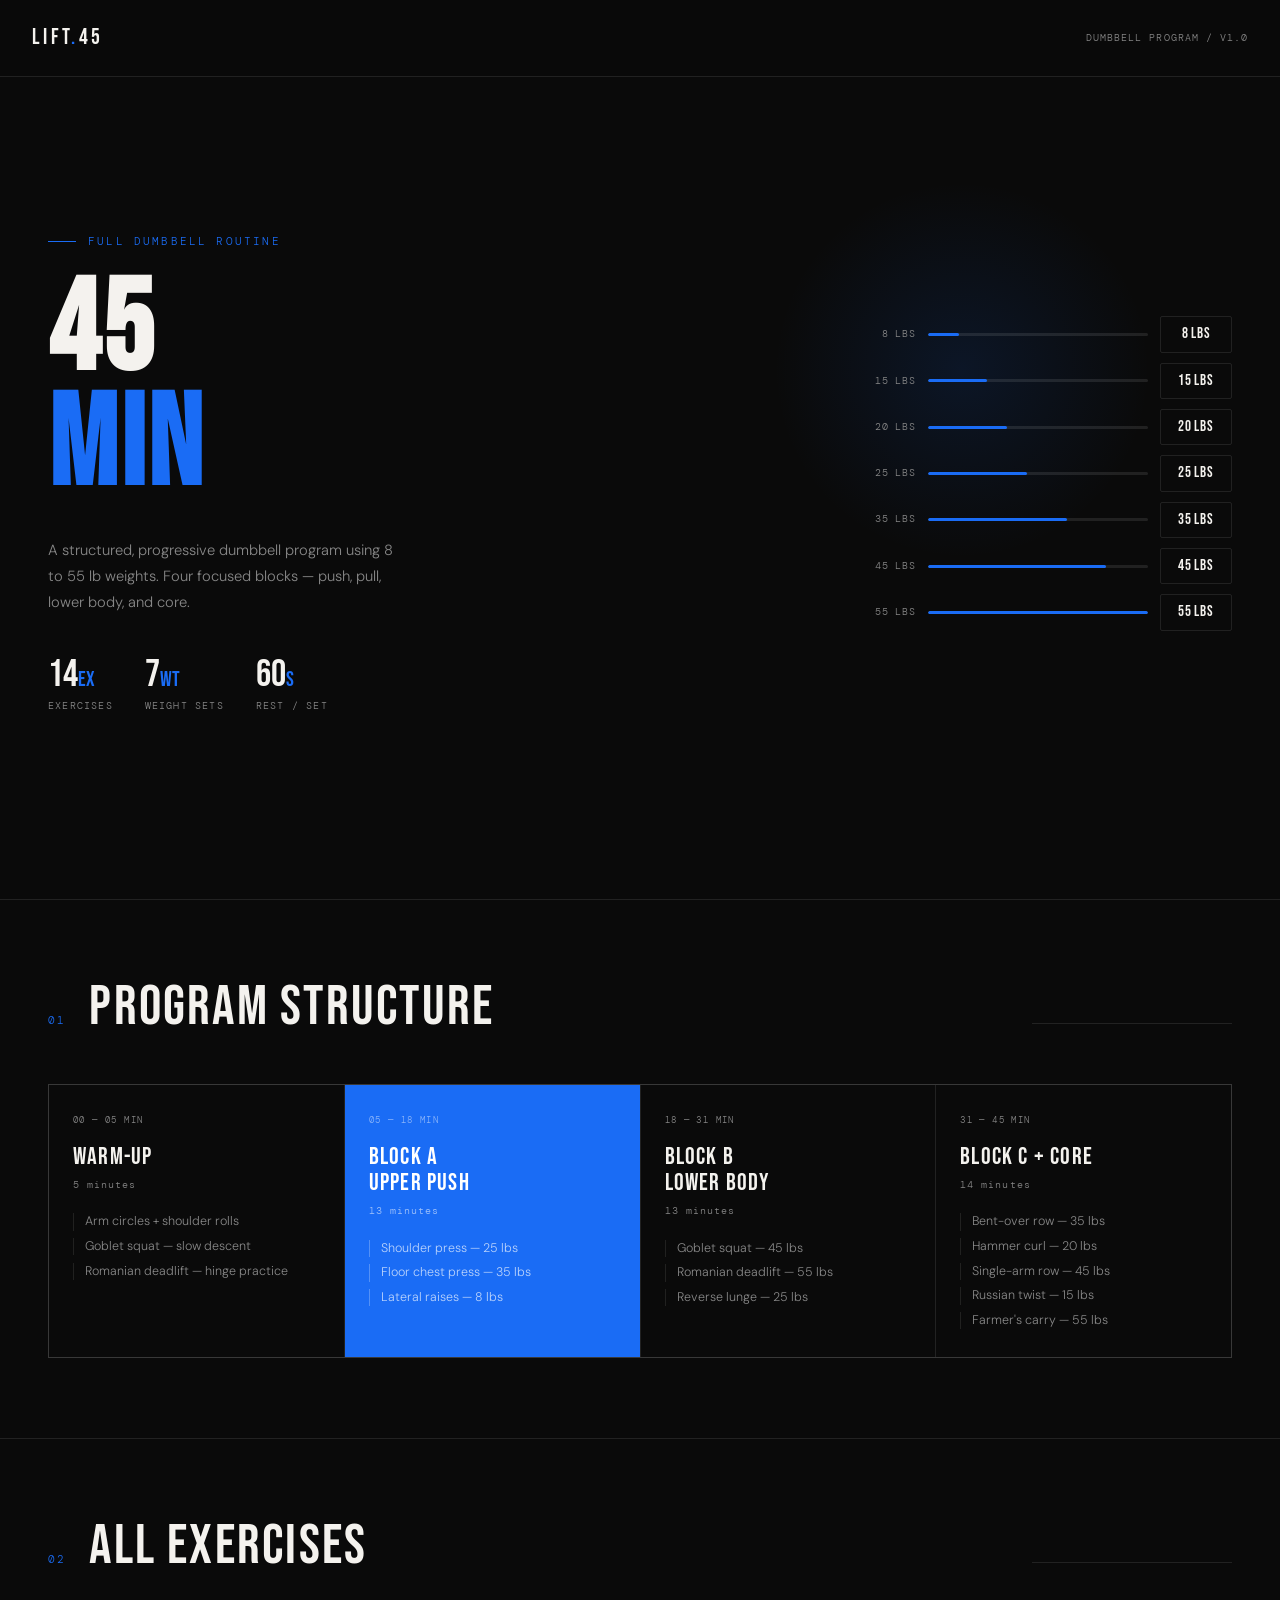
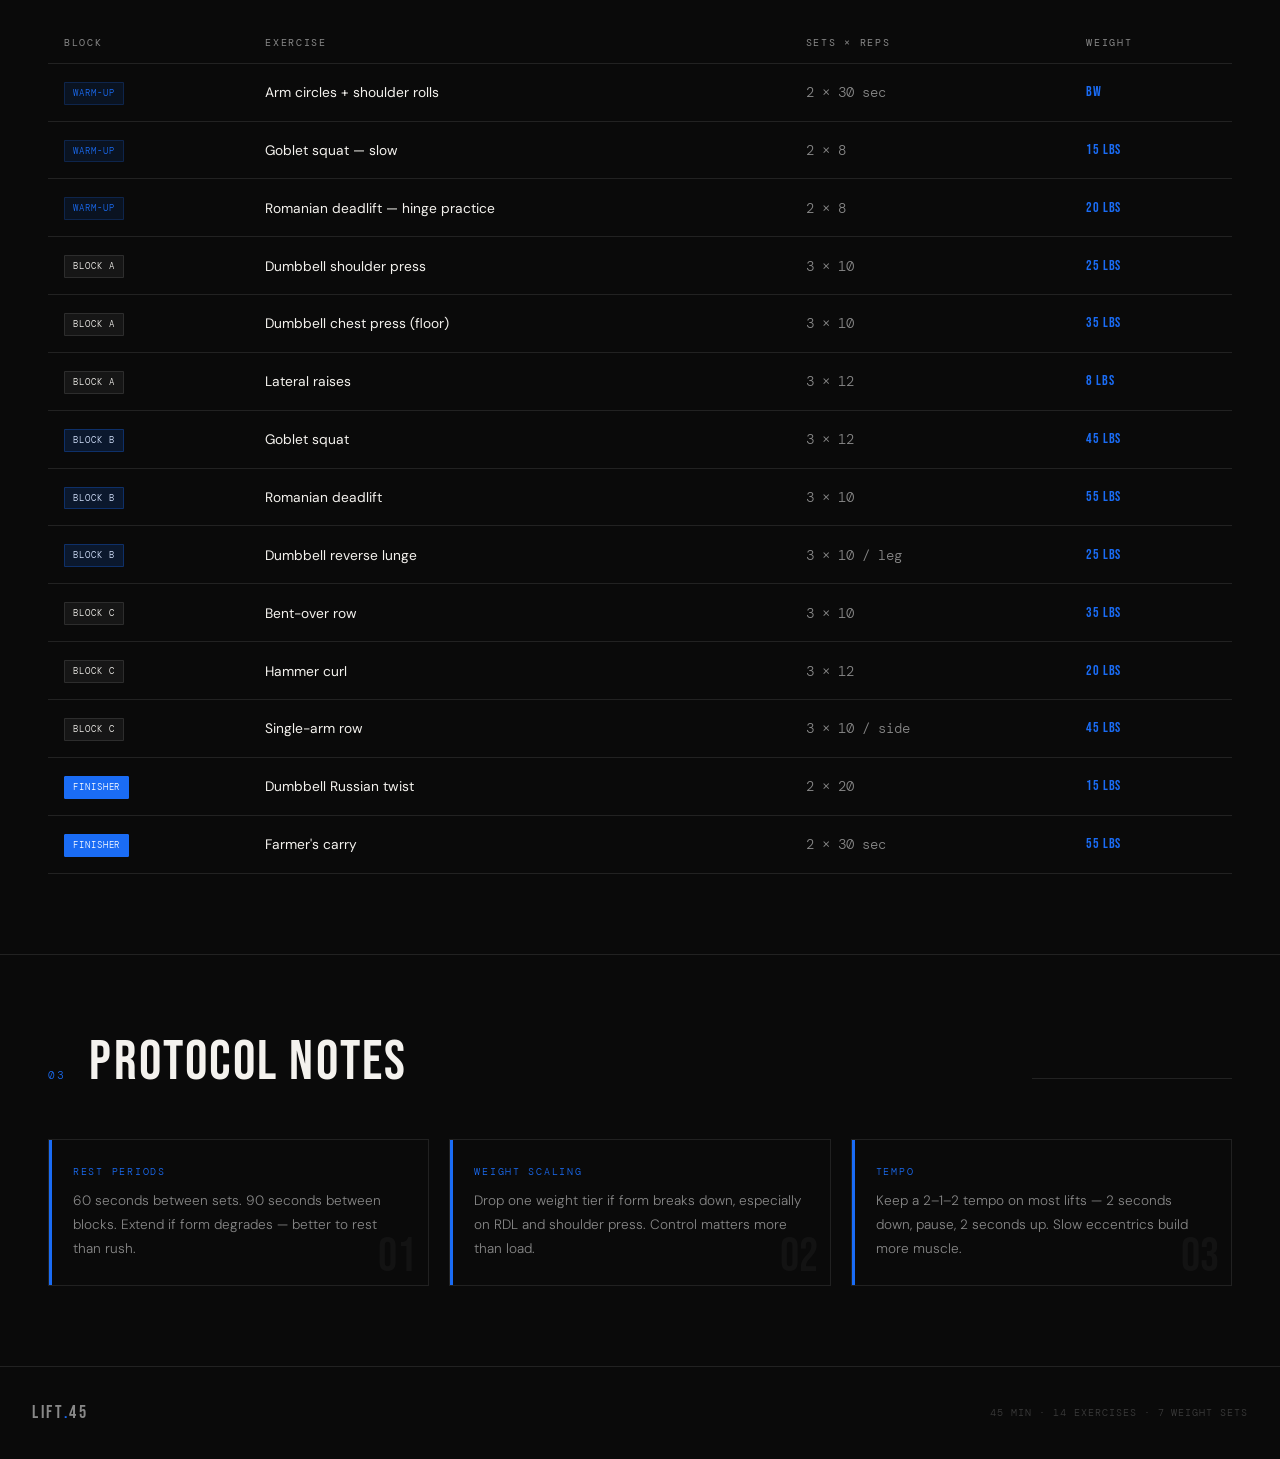
==== workout.html @ 3d6c0da2 "Create workout.html" ====
<!DOCTYPE html>
<html lang="en">
<head>
<meta charset="UTF-8">
<meta name="viewport" content="width=device-width, initial-scale=1.0, viewport-fit=cover">
<meta name="apple-mobile-web-app-capable" content="yes">
<meta name="apple-mobile-web-app-status-bar-style" content="black-translucent">
<meta name="apple-mobile-web-app-title" content="Lift.45">
<link rel="apple-touch-icon" href="https://i.ibb.co/Q731bH5M/dumbellicon.png">
<title>45 Min Dumbbell Routine</title>
<link rel="preconnect" href="https://fonts.googleapis.com">
<link rel="preconnect" href="https://fonts.gstatic.com" crossorigin>
<link href="https://fonts.googleapis.com/css2?family=DM+Mono:ital,wght@0,300;0,400;0,500;1,300&family=Bebas+Neue&family=DM+Sans:wght@300;400;500&display=swap" rel="stylesheet">
<style>
  *, *::before, *::after { margin: 0; padding: 0; box-sizing: border-box; }

  :root {
    --black: #0a0a0a;
    --white: #f4f2ee;
    --blue: #1a6cf5;
    --blue-dim: #0f3d8c;
    --blue-pale: #d6e4ff;
    --gray: #888;
    --border: rgba(244,242,238,0.1);
  }

  html { scroll-behavior: smooth; }

  body {
    background: var(--black);
    color: var(--white);
    font-family: 'DM Sans', sans-serif;
    font-weight: 300;
    line-height: 1.6;
    overflow-x: hidden;
  }

  /* NAV */
  nav {
    position: fixed;
    top: 0; left: 0; right: 0;
    z-index: 100;
    display: flex;
    align-items: center;
    justify-content: space-between;
    padding: 1.25rem 2rem;
    padding-top: max(1.25rem, env(safe-area-inset-top));
    border-bottom: 1px solid var(--border);
    backdrop-filter: blur(12px);
    background: rgba(10,10,10,0.85);
  }

  .nav-logo {
    font-family: 'Bebas Neue', sans-serif;
    font-size: 1.4rem;
    letter-spacing: 0.15em;
    color: var(--white);
  }
  .nav-logo span { color: var(--blue); }

  .nav-meta {
    font-family: 'DM Mono', monospace;
    font-size: 0.65rem;
    color: var(--gray);
    letter-spacing: 0.1em;
  }

  /* HERO */
  .hero {
    min-height: 100svh;
    display: grid;
    grid-template-columns: 1fr 1fr;
    align-items: center;
    padding: 7rem 3rem 4rem;
    gap: 4rem;
    border-bottom: 1px solid var(--border);
    position: relative;
  }

  .hero::before {
    content: '';
    position: absolute;
    top: 20%; right: 10%;
    width: 380px; height: 380px;
    border-radius: 50%;
    background: radial-gradient(circle, rgba(26,108,245,0.12) 0%, transparent 70%);
    pointer-events: none;
  }

  .hero-tag {
    font-family: 'DM Mono', monospace;
    font-size: 0.68rem;
    letter-spacing: 0.2em;
    color: var(--blue);
    text-transform: uppercase;
    margin-bottom: 1.5rem;
    display: flex;
    align-items: center;
    gap: 0.75rem;
  }
  .hero-tag::before {
    content: '';
    display: inline-block;
    width: 28px; height: 1px;
    background: var(--blue);
    flex-shrink: 0;
  }

  h1 {
    font-family: 'Bebas Neue', sans-serif;
    font-size: clamp(4rem, 10vw, 8.5rem);
    line-height: 0.9;
    letter-spacing: 0.02em;
    margin-bottom: 2rem;
  }
  h1 em { font-style: normal; color: var(--blue); display: block; }

  .hero-desc {
    font-size: 0.92rem;
    color: var(--gray);
    max-width: 360px;
    line-height: 1.8;
    margin-bottom: 2.5rem;
  }

  .hero-stats { display: flex; gap: 2rem; flex-wrap: wrap; }

  .hero-stat-num {
    font-family: 'Bebas Neue', sans-serif;
    font-size: 2.4rem;
    color: var(--white);
    line-height: 1;
  }
  .hero-stat-num span { color: var(--blue); font-size: 1.3rem; }

  .hero-stat-label {
    font-family: 'DM Mono', monospace;
    font-size: 0.62rem;
    color: var(--gray);
    letter-spacing: 0.12em;
    text-transform: uppercase;
    margin-top: 4px;
  }

  /* Weight rack */
  .hero-right {
    display: flex;
    flex-direction: column;
    gap: 10px;
    align-items: flex-end;
  }

  .weight-bar {
    display: flex;
    align-items: center;
    gap: 0.75rem;
    width: 100%;
    justify-content: flex-end;
    opacity: 0;
    transform: translateX(30px);
    animation: slideIn 0.6s ease forwards;
  }
  .weight-bar:nth-child(1) { animation-delay: 0.1s; }
  .weight-bar:nth-child(2) { animation-delay: 0.2s; }
  .weight-bar:nth-child(3) { animation-delay: 0.3s; }
  .weight-bar:nth-child(4) { animation-delay: 0.4s; }
  .weight-bar:nth-child(5) { animation-delay: 0.5s; }
  .weight-bar:nth-child(6) { animation-delay: 0.6s; }
  .weight-bar:nth-child(7) { animation-delay: 0.7s; }

  @keyframes slideIn { to { opacity: 1; transform: translateX(0); } }

  .weight-label {
    font-family: 'DM Mono', monospace;
    font-size: 0.65rem;
    color: var(--gray);
    letter-spacing: 0.08em;
    min-width: 46px;
    text-align: right;
  }
  .weight-track {
    height: 3px;
    background: var(--border);
    border-radius: 2px;
    overflow: hidden;
    flex: 1;
    max-width: 220px;
  }
  .weight-fill {
    height: 100%;
    background: var(--blue);
    border-radius: 2px;
  }
  .weight-pill {
    font-family: 'Bebas Neue', sans-serif;
    font-size: 0.95rem;
    letter-spacing: 0.05em;
    padding: 5px 12px;
    border: 1px solid var(--border);
    border-radius: 2px;
    color: var(--white);
    min-width: 72px;
    text-align: center;
  }

  /* SECTIONS */
  section {
    padding: 5rem 3rem;
    border-bottom: 1px solid var(--border);
  }

  .section-header {
    display: flex;
    align-items: baseline;
    gap: 1.5rem;
    margin-bottom: 3rem;
    flex-wrap: wrap;
  }
  .section-num {
    font-family: 'DM Mono', monospace;
    font-size: 0.68rem;
    color: var(--blue);
    letter-spacing: 0.15em;
  }
  .section-title {
    font-family: 'Bebas Neue', sans-serif;
    font-size: clamp(2rem, 5vw, 3.5rem);
    letter-spacing: 0.04em;
    line-height: 1;
  }
  .section-line {
    flex: 1;
    height: 1px;
    background: var(--border);
    margin-left: auto;
    min-width: 20px;
    max-width: 200px;
  }

  /* BLOCKS GRID */
  .blocks-grid {
    display: grid;
    grid-template-columns: repeat(4, 1fr);
    gap: 1px;
    background: var(--border);
    border: 1px solid var(--border);
  }
  .block-card {
    background: var(--black);
    padding: 1.75rem 1.5rem;
    transition: background 0.25s;
  }
  .block-card:hover { background: #111; }
  .block-card.featured { background: var(--blue); }
  .block-card.featured:hover { background: #1e75ff; }

  .block-index {
    font-family: 'DM Mono', monospace;
    font-size: 0.58rem;
    letter-spacing: 0.15em;
    color: var(--gray);
    margin-bottom: 1rem;
  }
  .block-card.featured .block-index { color: rgba(255,255,255,0.5); }

  .block-name {
    font-family: 'Bebas Neue', sans-serif;
    font-size: 1.5rem;
    letter-spacing: 0.05em;
    margin-bottom: 0.4rem;
    line-height: 1.1;
  }
  .block-card.featured .block-name { color: #fff; }

  .block-time {
    font-family: 'DM Mono', monospace;
    font-size: 0.65rem;
    color: var(--gray);
    letter-spacing: 0.1em;
    margin-bottom: 1.25rem;
  }
  .block-card.featured .block-time { color: rgba(255,255,255,0.6); }

  .block-exercises { list-style: none; display: flex; flex-direction: column; gap: 0.45rem; }
  .block-exercises li {
    font-size: 0.78rem;
    color: var(--gray);
    padding-left: 0.7rem;
    border-left: 1px solid var(--border);
    line-height: 1.4;
  }
  .block-card.featured .block-exercises li {
    color: rgba(255,255,255,0.7);
    border-left-color: rgba(255,255,255,0.25);
  }

  /* EXERCISE TABLE */
  .table-wrap { overflow-x: auto; -webkit-overflow-scrolling: touch; }

  .ex-table {
    width: 100%;
    border-collapse: collapse;
    min-width: 480px;
  }
  .ex-table th {
    font-family: 'DM Mono', monospace;
    font-size: 0.6rem;
    letter-spacing: 0.18em;
    text-transform: uppercase;
    color: var(--gray);
    text-align: left;
    padding: 0.75rem 1rem;
    border-bottom: 1px solid var(--border);
    font-weight: 400;
  }
  .ex-table td {
    padding: 1rem 1rem;
    border-bottom: 1px solid var(--border);
    font-size: 0.86rem;
    vertical-align: middle;
  }
  .ex-table tbody tr { transition: background 0.2s; }
  .ex-table tbody tr:hover { background: rgba(255,255,255,0.02); }
  .ex-move { font-weight: 400; color: var(--white); }
  .ex-block-tag {
    font-family: 'DM Mono', monospace;
    font-size: 0.58rem;
    letter-spacing: 0.1em;
    padding: 3px 8px;
    border-radius: 1px;
    display: inline-block;
    white-space: nowrap;
  }
  .tag-warmup { background: rgba(26,108,245,0.1); color: var(--blue); border: 1px solid rgba(26,108,245,0.2); }
  .tag-a { background: rgba(244,242,238,0.05); color: var(--white); border: 1px solid var(--border); }
  .tag-b { background: rgba(26,108,245,0.15); color: var(--blue-pale); border: 1px solid rgba(26,108,245,0.3); }
  .tag-c { background: rgba(244,242,238,0.05); color: var(--white); border: 1px solid var(--border); }
  .tag-finish { background: var(--blue); color: #fff; border: 1px solid var(--blue); }

  .ex-weight-val {
    font-family: 'Bebas Neue', sans-serif;
    font-size: 1rem;
    letter-spacing: 0.06em;
    color: var(--blue);
    white-space: nowrap;
  }
  .ex-sets {
    font-family: 'DM Mono', monospace;
    font-size: 0.7rem;
    color: var(--gray);
    white-space: nowrap;
  }

  /* TIPS */
  .tips-grid {
    display: grid;
    grid-template-columns: repeat(3, 1fr);
    gap: 1.25rem;
  }
  .tip-card {
    border: 1px solid var(--border);
    padding: 1.5rem;
    position: relative;
    overflow: hidden;
  }
  .tip-card::before {
    content: '';
    position: absolute;
    top: 0; left: 0;
    width: 3px; height: 100%;
    background: var(--blue);
  }
  .tip-num {
    font-family: 'Bebas Neue', sans-serif;
    font-size: 3rem;
    color: rgba(255,255,255,0.04);
    position: absolute;
    bottom: 0.25rem; right: 0.75rem;
    line-height: 1;
    pointer-events: none;
  }
  .tip-label {
    font-family: 'DM Mono', monospace;
    font-size: 0.6rem;
    color: var(--blue);
    letter-spacing: 0.18em;
    text-transform: uppercase;
    margin-bottom: 0.65rem;
  }
  .tip-text {
    font-size: 0.85rem;
    color: var(--gray);
    line-height: 1.75;
  }

  /* FOOTER */
  footer {
    padding: 2rem 2rem;
    padding-bottom: max(2rem, env(safe-area-inset-bottom));
    display: flex;
    align-items: center;
    justify-content: space-between;
    flex-wrap: wrap;
    gap: 0.5rem;
  }
  .footer-logo {
    font-family: 'Bebas Neue', sans-serif;
    font-size: 1.1rem;
    letter-spacing: 0.15em;
    color: var(--gray);
  }
  .footer-logo span { color: var(--blue); }
  .footer-text {
    font-family: 'DM Mono', monospace;
    font-size: 0.6rem;
    color: rgba(136,136,136,0.4);
    letter-spacing: 0.1em;
  }

  /* ANIMATIONS */
  .fade-up {
    opacity: 0;
    transform: translateY(20px);
    animation: fadeUp 0.7s ease forwards;
  }
  @keyframes fadeUp { to { opacity: 1; transform: translateY(0); } }
  .delay-1 { animation-delay: 0.1s; }
  .delay-2 { animation-delay: 0.25s; }
  .delay-3 { animation-delay: 0.4s; }

  /* =====================
     MOBILE RESPONSIVE
  ===================== */
  @media (max-width: 768px) {
    nav {
      padding: 1rem 1.25rem;
      padding-top: max(1rem, env(safe-area-inset-top));
    }
    .nav-meta { display: none; }

    .hero {
      grid-template-columns: 1fr;
      padding: 6rem 1.5rem 3rem;
      gap: 2.5rem;
      min-height: auto;
    }
    .hero::before { display: none; }

    h1 { font-size: clamp(4.5rem, 20vw, 6rem); margin-bottom: 1.25rem; }

    .hero-desc { font-size: 0.88rem; max-width: 100%; margin-bottom: 2rem; }

    .hero-stats { gap: 1.5rem; }
    .hero-stat-num { font-size: 2rem; }

    .hero-right { align-items: stretch; }
    .weight-bar { justify-content: flex-start; }
    .weight-track { max-width: none; }
    .weight-pill { min-width: 64px; font-size: 0.85rem; }

    section { padding: 3.5rem 1.5rem; }

    .section-title { font-size: clamp(1.8rem, 8vw, 2.5rem); }
    .section-line { display: none; }

    .blocks-grid {
      grid-template-columns: 1fr 1fr;
    }

    .tips-grid {
      grid-template-columns: 1fr;
      gap: 1rem;
    }

    footer {
      padding: 1.5rem 1.25rem;
      padding-bottom: max(1.5rem, env(safe-area-inset-bottom));
    }
  }

  @media (max-width: 480px) {
    .blocks-grid {
      grid-template-columns: 1fr;
    }
    .block-card.featured { order: -1; }

    h1 { font-size: clamp(4rem, 22vw, 5.5rem); }

    .hero-stats { gap: 1.25rem; }
    .hero-stat-num { font-size: 1.8rem; }
    .hero-stat-num span { font-size: 1.1rem; }
  }
</style>
</head>
<body>

<nav>
  <div class="nav-logo">LIFT<span>.</span>45</div>
  <div class="nav-meta">DUMBBELL PROGRAM / V1.0</div>
</nav>

<div class="hero">
  <div class="hero-left">
    <div class="hero-tag fade-up">Full dumbbell routine</div>
    <h1 class="fade-up delay-1">45<em>MIN</em></h1>
    <p class="hero-desc fade-up delay-2">A structured, progressive dumbbell program using 8 to 55 lb weights. Four focused blocks — push, pull, lower body, and core.</p>
    <div class="hero-stats fade-up delay-3">
      <div class="hero-stat">
        <div class="hero-stat-num">14<span>ex</span></div>
        <div class="hero-stat-label">Exercises</div>
      </div>
      <div class="hero-stat">
        <div class="hero-stat-num">7<span>wt</span></div>
        <div class="hero-stat-label">Weight sets</div>
      </div>
      <div class="hero-stat">
        <div class="hero-stat-num">60<span>s</span></div>
        <div class="hero-stat-label">Rest / set</div>
      </div>
    </div>
  </div>

  <div class="hero-right">
    <div class="weight-bar">
      <div class="weight-label">8 LBS</div>
      <div class="weight-track"><div class="weight-fill" style="width:14%"></div></div>
      <div class="weight-pill">8 LBS</div>
    </div>
    <div class="weight-bar">
      <div class="weight-label">15 LBS</div>
      <div class="weight-track"><div class="weight-fill" style="width:27%"></div></div>
      <div class="weight-pill">15 LBS</div>
    </div>
    <div class="weight-bar">
      <div class="weight-label">20 LBS</div>
      <div class="weight-track"><div class="weight-fill" style="width:36%"></div></div>
      <div class="weight-pill">20 LBS</div>
    </div>
    <div class="weight-bar">
      <div class="weight-label">25 LBS</div>
      <div class="weight-track"><div class="weight-fill" style="width:45%"></div></div>
      <div class="weight-pill">25 LBS</div>
    </div>
    <div class="weight-bar">
      <div class="weight-label">35 LBS</div>
      <div class="weight-track"><div class="weight-fill" style="width:63%"></div></div>
      <div class="weight-pill">35 LBS</div>
    </div>
    <div class="weight-bar">
      <div class="weight-label">45 LBS</div>
      <div class="weight-track"><div class="weight-fill" style="width:81%"></div></div>
      <div class="weight-pill">45 LBS</div>
    </div>
    <div class="weight-bar">
      <div class="weight-label">55 LBS</div>
      <div class="weight-track"><div class="weight-fill" style="width:100%"></div></div>
      <div class="weight-pill">55 LBS</div>
    </div>
  </div>
</div>

<section>
  <div class="section-header">
    <div class="section-num">01</div>
    <div class="section-title">PROGRAM STRUCTURE</div>
    <div class="section-line"></div>
  </div>
  <div class="blocks-grid">
    <div class="block-card">
      <div class="block-index">00 — 05 MIN</div>
      <div class="block-name">WARM-UP</div>
      <div class="block-time">5 minutes</div>
      <ul class="block-exercises">
        <li>Arm circles + shoulder rolls</li>
        <li>Goblet squat — slow descent</li>
        <li>Romanian deadlift — hinge practice</li>
      </ul>
    </div>
    <div class="block-card featured">
      <div class="block-index">05 — 18 MIN</div>
      <div class="block-name">BLOCK A<br>UPPER PUSH</div>
      <div class="block-time">13 minutes</div>
      <ul class="block-exercises">
        <li>Shoulder press — 25 lbs</li>
        <li>Floor chest press — 35 lbs</li>
        <li>Lateral raises — 8 lbs</li>
      </ul>
    </div>
    <div class="block-card">
      <div class="block-index">18 — 31 MIN</div>
      <div class="block-name">BLOCK B<br>LOWER BODY</div>
      <div class="block-time">13 minutes</div>
      <ul class="block-exercises">
        <li>Goblet squat — 45 lbs</li>
        <li>Romanian deadlift — 55 lbs</li>
        <li>Reverse lunge — 25 lbs</li>
      </ul>
    </div>
    <div class="block-card">
      <div class="block-index">31 — 45 MIN</div>
      <div class="block-name">BLOCK C + CORE</div>
      <div class="block-time">14 minutes</div>
      <ul class="block-exercises">
        <li>Bent-over row — 35 lbs</li>
        <li>Hammer curl — 20 lbs</li>
        <li>Single-arm row — 45 lbs</li>
        <li>Russian twist — 15 lbs</li>
        <li>Farmer's carry — 55 lbs</li>
      </ul>
    </div>
  </div>
</section>

<section>
  <div class="section-header">
    <div class="section-num">02</div>
    <div class="section-title">ALL EXERCISES</div>
    <div class="section-line"></div>
  </div>
  <div class="table-wrap">
    <table class="ex-table">
      <thead>
        <tr>
          <th>BLOCK</th>
          <th>EXERCISE</th>
          <th>SETS × REPS</th>
          <th>WEIGHT</th>
        </tr>
      </thead>
      <tbody>
        <tr><td><span class="ex-block-tag tag-warmup">WARM-UP</span></td><td class="ex-move">Arm circles + shoulder rolls</td><td class="ex-sets">2 × 30 sec</td><td class="ex-weight-val">BW</td></tr>
        <tr><td><span class="ex-block-tag tag-warmup">WARM-UP</span></td><td class="ex-move">Goblet squat — slow</td><td class="ex-sets">2 × 8</td><td class="ex-weight-val">15 LBS</td></tr>
        <tr><td><span class="ex-block-tag tag-warmup">WARM-UP</span></td><td class="ex-move">Romanian deadlift — hinge practice</td><td class="ex-sets">2 × 8</td><td class="ex-weight-val">20 LBS</td></tr>
        <tr><td><span class="ex-block-tag tag-a">BLOCK A</span></td><td class="ex-move">Dumbbell shoulder press</td><td class="ex-sets">3 × 10</td><td class="ex-weight-val">25 LBS</td></tr>
        <tr><td><span class="ex-block-tag tag-a">BLOCK A</span></td><td class="ex-move">Dumbbell chest press (floor)</td><td class="ex-sets">3 × 10</td><td class="ex-weight-val">35 LBS</td></tr>
        <tr><td><span class="ex-block-tag tag-a">BLOCK A</span></td><td class="ex-move">Lateral raises</td><td class="ex-sets">3 × 12</td><td class="ex-weight-val">8 LBS</td></tr>
        <tr><td><span class="ex-block-tag tag-b">BLOCK B</span></td><td class="ex-move">Goblet squat</td><td class="ex-sets">3 × 12</td><td class="ex-weight-val">45 LBS</td></tr>
        <tr><td><span class="ex-block-tag tag-b">BLOCK B</span></td><td class="ex-move">Romanian deadlift</td><td class="ex-sets">3 × 10</td><td class="ex-weight-val">55 LBS</td></tr>
        <tr><td><span class="ex-block-tag tag-b">BLOCK B</span></td><td class="ex-move">Dumbbell reverse lunge</td><td class="ex-sets">3 × 10 / leg</td><td class="ex-weight-val">25 LBS</td></tr>
        <tr><td><span class="ex-block-tag tag-c">BLOCK C</span></td><td class="ex-move">Bent-over row</td><td class="ex-sets">3 × 10</td><td class="ex-weight-val">35 LBS</td></tr>
        <tr><td><span class="ex-block-tag tag-c">BLOCK C</span></td><td class="ex-move">Hammer curl</td><td class="ex-sets">3 × 12</td><td class="ex-weight-val">20 LBS</td></tr>
        <tr><td><span class="ex-block-tag tag-c">BLOCK C</span></td><td class="ex-move">Single-arm row</td><td class="ex-sets">3 × 10 / side</td><td class="ex-weight-val">45 LBS</td></tr>
        <tr><td><span class="ex-block-tag tag-finish">FINISHER</span></td><td class="ex-move">Dumbbell Russian twist</td><td class="ex-sets">2 × 20</td><td class="ex-weight-val">15 LBS</td></tr>
        <tr><td><span class="ex-block-tag tag-finish">FINISHER</span></td><td class="ex-move">Farmer's carry</td><td class="ex-sets">2 × 30 sec</td><td class="ex-weight-val">55 LBS</td></tr>
      </tbody>
    </table>
  </div>
</section>

<section>
  <div class="section-header">
    <div class="section-num">03</div>
    <div class="section-title">PROTOCOL NOTES</div>
    <div class="section-line"></div>
  </div>
  <div class="tips-grid">
    <div class="tip-card">
      <div class="tip-num">01</div>
      <div class="tip-label">Rest periods</div>
      <div class="tip-text">60 seconds between sets. 90 seconds between blocks. Extend if form degrades — better to rest than rush.</div>
    </div>
    <div class="tip-card">
      <div class="tip-num">02</div>
      <div class="tip-label">Weight scaling</div>
      <div class="tip-text">Drop one weight tier if form breaks down, especially on RDL and shoulder press. Control matters more than load.</div>
    </div>
    <div class="tip-card">
      <div class="tip-num">03</div>
      <div class="tip-label">Tempo</div>
      <div class="tip-text">Keep a 2–1–2 tempo on most lifts — 2 seconds down, pause, 2 seconds up. Slow eccentrics build more muscle.</div>
    </div>
  </div>
</section>

<footer>
  <div class="footer-logo">LIFT<span>.</span>45</div>
  <div class="footer-text">45 MIN · 14 EXERCISES · 7 WEIGHT SETS</div>
</footer>

</body>
</html>
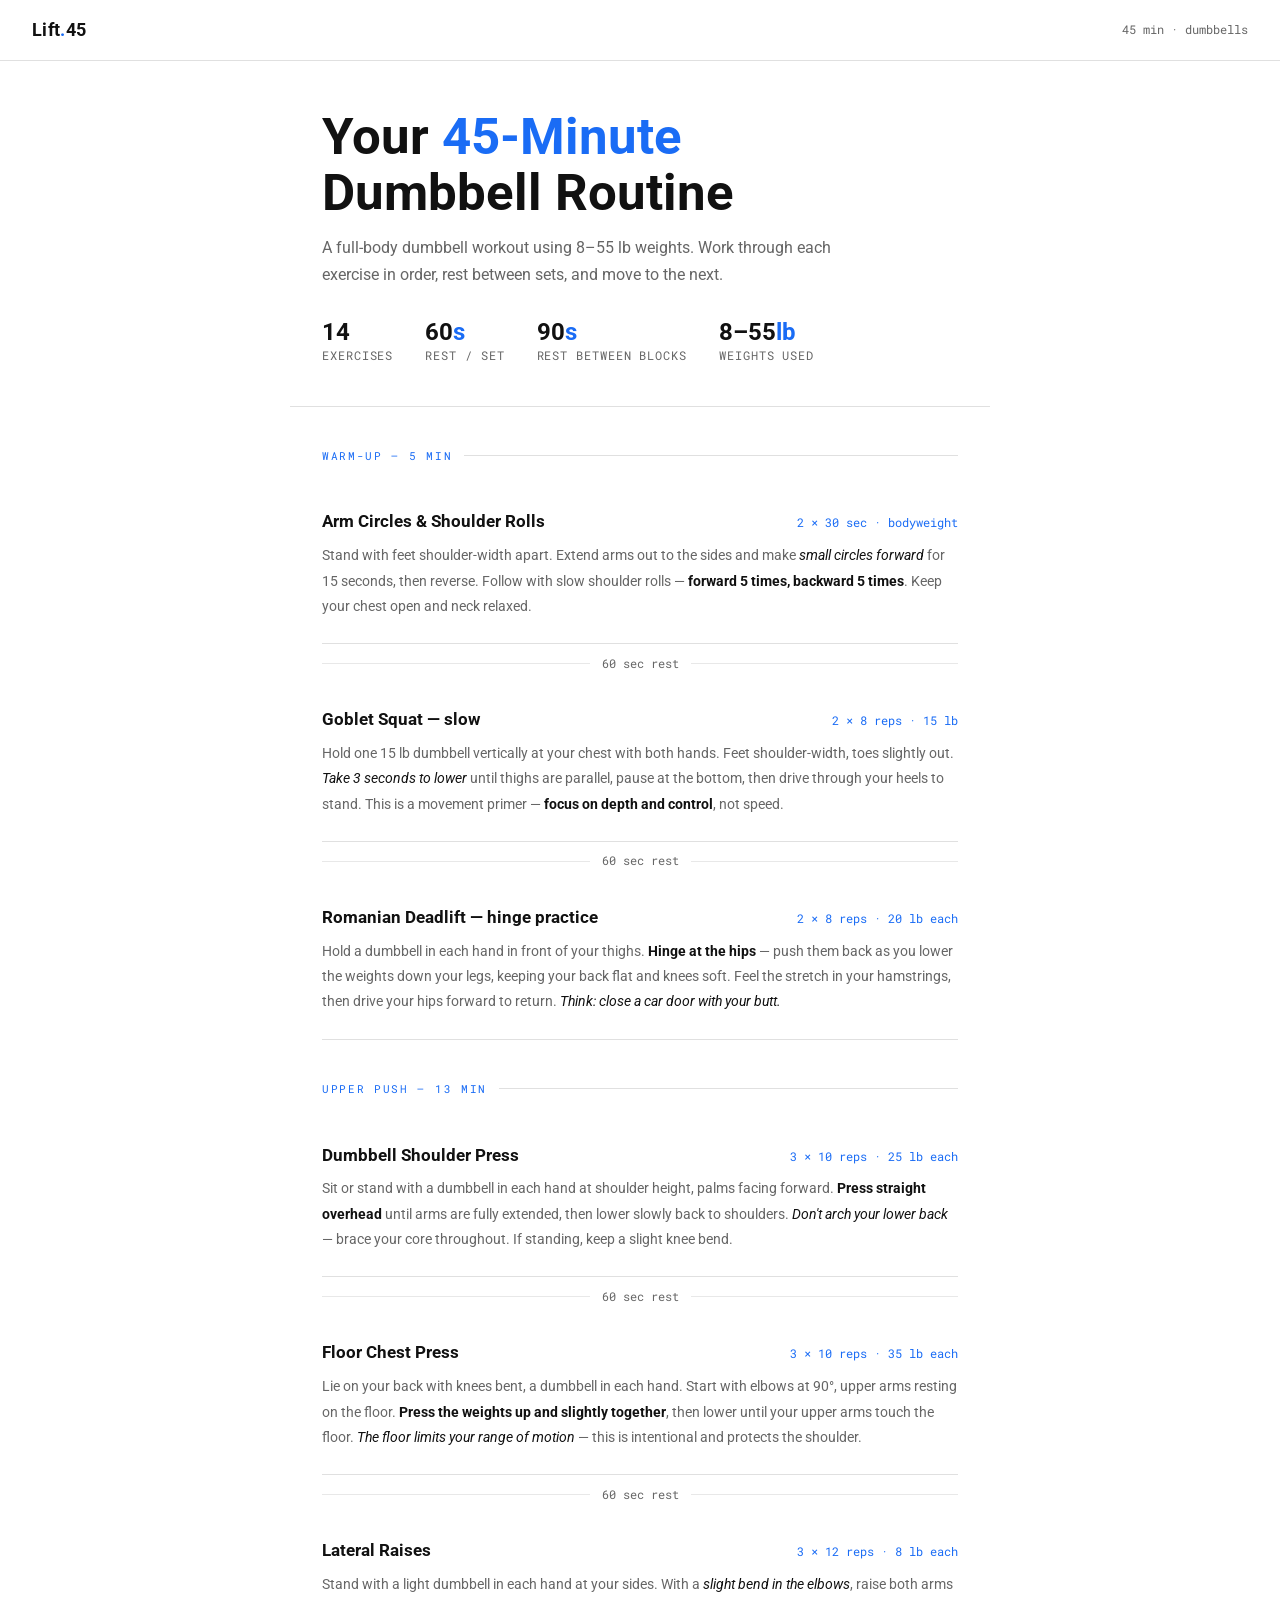
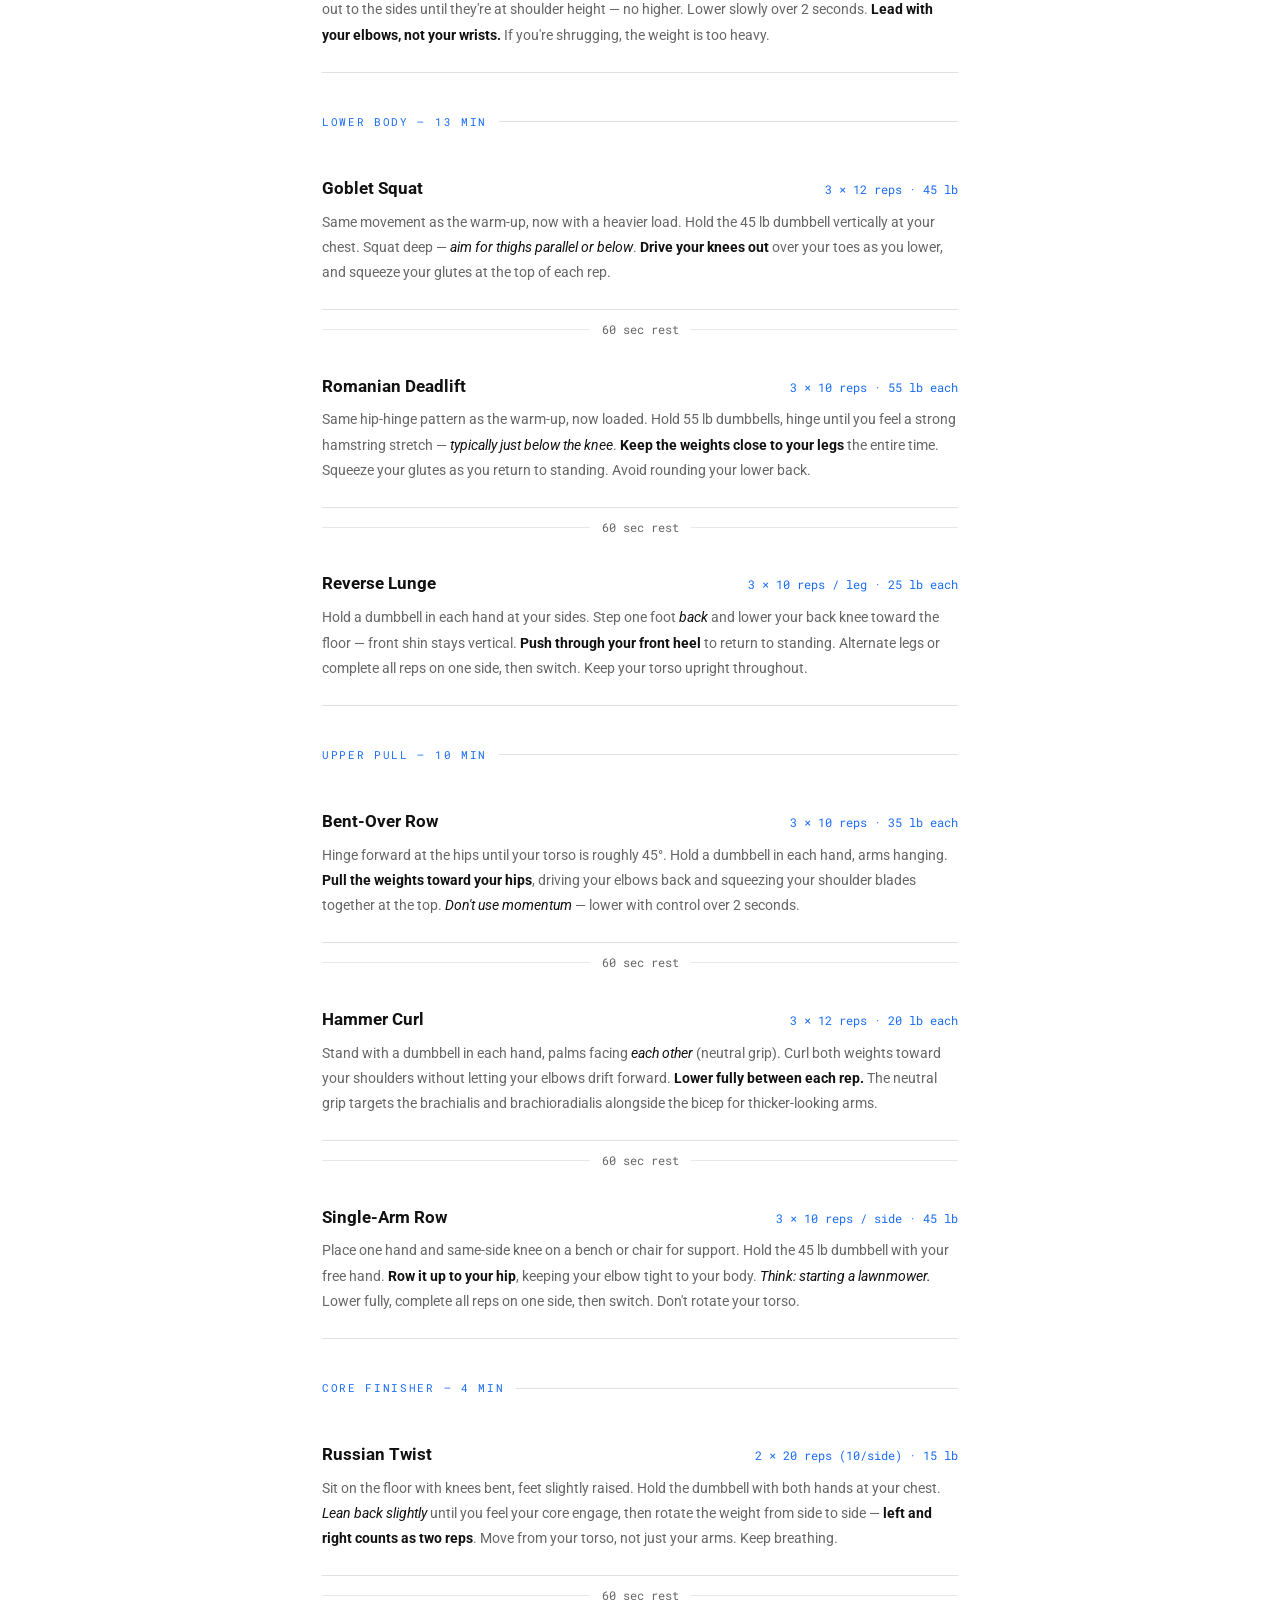
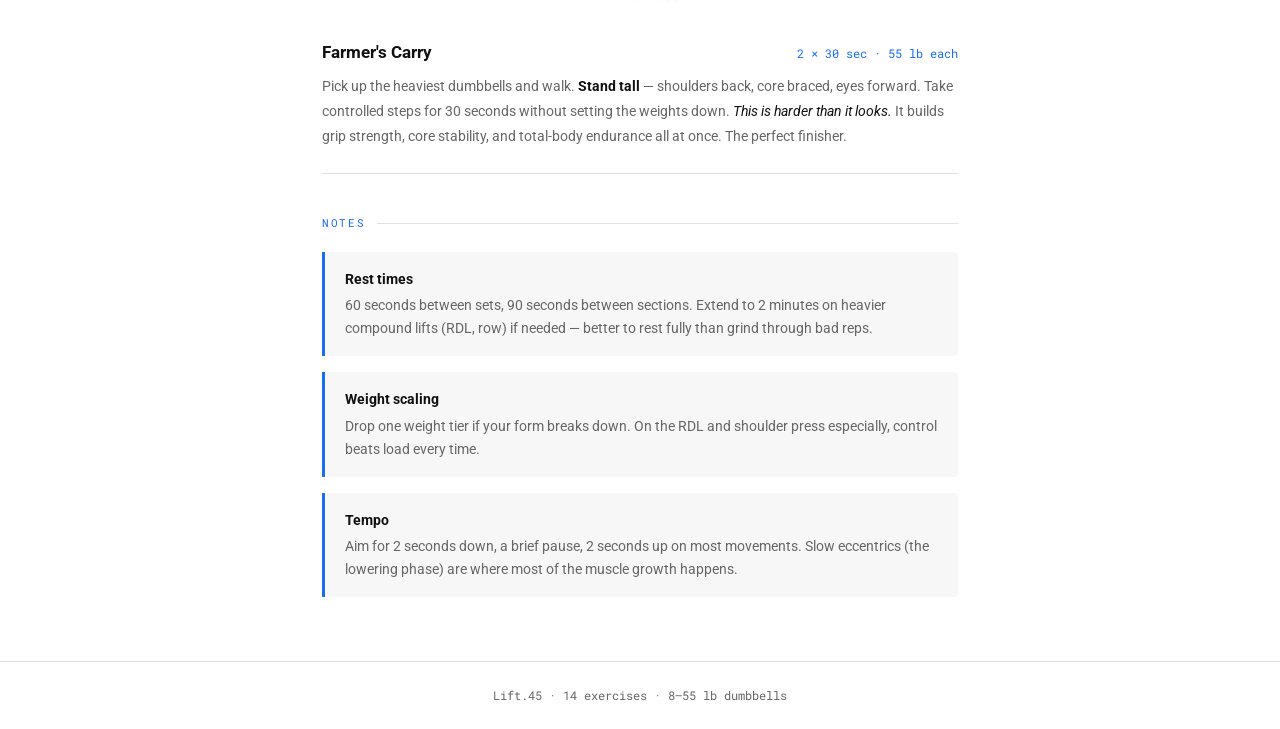
==== commit 43302d91: "Update workout.html" ====
--- a/workout.html
+++ b/workout.html
@@ -4,677 +4,440 @@
 <meta charset="UTF-8">
 <meta name="viewport" content="width=device-width, initial-scale=1.0, viewport-fit=cover">
 <meta name="apple-mobile-web-app-capable" content="yes">
-<meta name="apple-mobile-web-app-status-bar-style" content="black-translucent">
+<meta name="apple-mobile-web-app-status-bar-style" content="default">
 <meta name="apple-mobile-web-app-title" content="Lift.45">
 <link rel="apple-touch-icon" href="https://i.ibb.co/Q731bH5M/dumbellicon.png">
 <title>45 Min Dumbbell Routine</title>
-<link rel="preconnect" href="https://fonts.googleapis.com">
-<link rel="preconnect" href="https://fonts.gstatic.com" crossorigin>
-<link href="https://fonts.googleapis.com/css2?family=DM+Mono:ital,wght@0,300;0,400;0,500;1,300&family=Bebas+Neue&family=DM+Sans:wght@300;400;500&display=swap" rel="stylesheet">
+<link href="https://fonts.googleapis.com/css2?family=Roboto:ital,wght@0,300;0,400;0,700;1,400;1,700&family=Roboto+Mono:wght@400;500&display=swap" rel="stylesheet">
 <style>
   *, *::before, *::after { margin: 0; padding: 0; box-sizing: border-box; }
 
   :root {
-    --black: #0a0a0a;
-    --white: #f4f2ee;
     --blue: #1a6cf5;
-    --blue-dim: #0f3d8c;
-    --blue-pale: #d6e4ff;
-    --gray: #888;
-    --border: rgba(244,242,238,0.1);
-  }
-
-  html { scroll-behavior: smooth; }
+    --black: #111;
+    --white: #fff;
+    --off: #f7f7f7;
+    --gray: #666;
+    --light-gray: #e8e8e8;
+    --border: #e0e0e0;
+  }
 
   body {
-    background: var(--black);
-    color: var(--white);
-    font-family: 'DM Sans', sans-serif;
-    font-weight: 300;
+    background: var(--white);
+    color: var(--black);
+    font-family: 'Roboto', sans-serif;
+    font-weight: 400;
     line-height: 1.6;
     overflow-x: hidden;
   }
 
   /* NAV */
   nav {
-    position: fixed;
-    top: 0; left: 0; right: 0;
-    z-index: 100;
+    position: sticky;
+    top: 0;
+    z-index: 50;
+    background: var(--white);
+    border-bottom: 1px solid var(--border);
+    padding: 1rem 2rem;
+    padding-top: max(1rem, env(safe-area-inset-top));
     display: flex;
     align-items: center;
     justify-content: space-between;
-    padding: 1.25rem 2rem;
-    padding-top: max(1.25rem, env(safe-area-inset-top));
-    border-bottom: 1px solid var(--border);
-    backdrop-filter: blur(12px);
-    background: rgba(10,10,10,0.85);
   }
 
   .nav-logo {
-    font-family: 'Bebas Neue', sans-serif;
-    font-size: 1.4rem;
-    letter-spacing: 0.15em;
-    color: var(--white);
+    font-size: 1.1rem;
+    font-weight: 700;
+    color: var(--black);
+    letter-spacing: 0.02em;
   }
   .nav-logo span { color: var(--blue); }
 
-  .nav-meta {
-    font-family: 'DM Mono', monospace;
-    font-size: 0.65rem;
-    color: var(--gray);
-    letter-spacing: 0.1em;
+  .nav-tag {
+    font-size: 0.75rem;
+    color: var(--gray);
+    font-family: 'Roboto Mono', monospace;
   }
 
   /* HERO */
   .hero {
-    min-height: 100svh;
-    display: grid;
-    grid-template-columns: 1fr 1fr;
-    align-items: center;
-    padding: 7rem 3rem 4rem;
-    gap: 4rem;
+    padding: 3rem 2rem 2.5rem;
     border-bottom: 1px solid var(--border);
-    position: relative;
-  }
-
-  .hero::before {
-    content: '';
-    position: absolute;
-    top: 20%; right: 10%;
-    width: 380px; height: 380px;
-    border-radius: 50%;
-    background: radial-gradient(circle, rgba(26,108,245,0.12) 0%, transparent 70%);
-    pointer-events: none;
-  }
-
-  .hero-tag {
-    font-family: 'DM Mono', monospace;
-    font-size: 0.68rem;
-    letter-spacing: 0.2em;
+    max-width: 700px;
+    margin: 0 auto;
+  }
+
+  .hero h1 {
+    font-size: clamp(2.2rem, 6vw, 3.2rem);
+    font-weight: 700;
+    line-height: 1.1;
+    margin-bottom: 0.75rem;
+    color: var(--black);
+  }
+
+  .hero h1 span { color: var(--blue); }
+
+  .hero-sub {
+    font-size: 1rem;
+    color: var(--gray);
+    max-width: 520px;
+    margin-bottom: 2rem;
+    line-height: 1.7;
+  }
+
+  .hero-meta {
+    display: flex;
+    gap: 2rem;
+    flex-wrap: wrap;
+  }
+
+  .meta-item {}
+  .meta-val {
+    font-size: 1.5rem;
+    font-weight: 700;
+    color: var(--black);
+    line-height: 1;
+  }
+  .meta-val span { color: var(--blue); }
+  .meta-label {
+    font-size: 0.72rem;
+    color: var(--gray);
+    font-family: 'Roboto Mono', monospace;
+    margin-top: 3px;
+    text-transform: uppercase;
+    letter-spacing: 0.08em;
+  }
+
+  /* MAIN CONTENT */
+  .content {
+    max-width: 700px;
+    margin: 0 auto;
+    padding: 0 2rem 4rem;
+  }
+
+  /* SECTION LABEL */
+  .section-label {
+    font-size: 0.7rem;
+    font-family: 'Roboto Mono', monospace;
     color: var(--blue);
     text-transform: uppercase;
-    margin-bottom: 1.5rem;
+    letter-spacing: 0.15em;
+    margin: 2.5rem 0 1.25rem;
     display: flex;
     align-items: center;
     gap: 0.75rem;
   }
-  .hero-tag::before {
+  .section-label::after {
     content: '';
-    display: inline-block;
-    width: 28px; height: 1px;
-    background: var(--blue);
+    flex: 1;
+    height: 1px;
+    background: var(--border);
+  }
+
+  /* EXERCISE CARD */
+  .exercise {
+    border-bottom: 1px solid var(--border);
+    padding: 1.5rem 0;
+  }
+  .exercise:last-child { border-bottom: none; }
+
+  .ex-header {
+    display: flex;
+    align-items: baseline;
+    justify-content: space-between;
+    gap: 1rem;
+    margin-bottom: 0.5rem;
+    flex-wrap: wrap;
+  }
+
+  .ex-name {
+    font-size: 1.05rem;
+    font-weight: 700;
+    color: var(--black);
+  }
+
+  .ex-spec {
+    font-family: 'Roboto Mono', monospace;
+    font-size: 0.78rem;
+    color: var(--blue);
+    white-space: nowrap;
     flex-shrink: 0;
   }
 
-  h1 {
-    font-family: 'Bebas Neue', sans-serif;
-    font-size: clamp(4rem, 10vw, 8.5rem);
-    line-height: 0.9;
-    letter-spacing: 0.02em;
-    margin-bottom: 2rem;
-  }
-  h1 em { font-style: normal; color: var(--blue); display: block; }
-
-  .hero-desc {
-    font-size: 0.92rem;
-    color: var(--gray);
-    max-width: 360px;
-    line-height: 1.8;
-    margin-bottom: 2.5rem;
-  }
-
-  .hero-stats { display: flex; gap: 2rem; flex-wrap: wrap; }
-
-  .hero-stat-num {
-    font-family: 'Bebas Neue', sans-serif;
-    font-size: 2.4rem;
-    color: var(--white);
-    line-height: 1;
-  }
-  .hero-stat-num span { color: var(--blue); font-size: 1.3rem; }
-
-  .hero-stat-label {
-    font-family: 'DM Mono', monospace;
-    font-size: 0.62rem;
-    color: var(--gray);
-    letter-spacing: 0.12em;
-    text-transform: uppercase;
-    margin-top: 4px;
-  }
-
-  /* Weight rack */
-  .hero-right {
-    display: flex;
-    flex-direction: column;
-    gap: 10px;
-    align-items: flex-end;
-  }
-
-  .weight-bar {
+  .ex-desc {
+    font-size: 0.9rem;
+    color: var(--gray);
+    line-height: 1.75;
+  }
+
+  .ex-desc em {
+    font-style: italic;
+    color: var(--black);
+  }
+
+  .ex-desc strong {
+    font-weight: 700;
+    color: var(--black);
+  }
+
+  /* REST DIVIDER */
+  .rest {
     display: flex;
     align-items: center;
     gap: 0.75rem;
-    width: 100%;
-    justify-content: flex-end;
-    opacity: 0;
-    transform: translateX(30px);
-    animation: slideIn 0.6s ease forwards;
-  }
-  .weight-bar:nth-child(1) { animation-delay: 0.1s; }
-  .weight-bar:nth-child(2) { animation-delay: 0.2s; }
-  .weight-bar:nth-child(3) { animation-delay: 0.3s; }
-  .weight-bar:nth-child(4) { animation-delay: 0.4s; }
-  .weight-bar:nth-child(5) { animation-delay: 0.5s; }
-  .weight-bar:nth-child(6) { animation-delay: 0.6s; }
-  .weight-bar:nth-child(7) { animation-delay: 0.7s; }
-
-  @keyframes slideIn { to { opacity: 1; transform: translateX(0); } }
-
-  .weight-label {
-    font-family: 'DM Mono', monospace;
-    font-size: 0.65rem;
-    color: var(--gray);
-    letter-spacing: 0.08em;
-    min-width: 46px;
-    text-align: right;
-  }
-  .weight-track {
-    height: 3px;
-    background: var(--border);
-    border-radius: 2px;
-    overflow: hidden;
-    flex: 1;
-    max-width: 220px;
-  }
-  .weight-fill {
-    height: 100%;
-    background: var(--blue);
-    border-radius: 2px;
-  }
-  .weight-pill {
-    font-family: 'Bebas Neue', sans-serif;
-    font-size: 0.95rem;
-    letter-spacing: 0.05em;
-    padding: 5px 12px;
-    border: 1px solid var(--border);
-    border-radius: 2px;
-    color: var(--white);
-    min-width: 72px;
-    text-align: center;
-  }
-
-  /* SECTIONS */
-  section {
-    padding: 5rem 3rem;
-    border-bottom: 1px solid var(--border);
-  }
-
-  .section-header {
-    display: flex;
-    align-items: baseline;
-    gap: 1.5rem;
-    margin-bottom: 3rem;
-    flex-wrap: wrap;
-  }
-  .section-num {
-    font-family: 'DM Mono', monospace;
-    font-size: 0.68rem;
-    color: var(--blue);
-    letter-spacing: 0.15em;
-  }
-  .section-title {
-    font-family: 'Bebas Neue', sans-serif;
-    font-size: clamp(2rem, 5vw, 3.5rem);
-    letter-spacing: 0.04em;
-    line-height: 1;
-  }
-  .section-line {
+    padding: 0.6rem 0;
+    color: var(--gray);
+    font-size: 0.75rem;
+    font-family: 'Roboto Mono', monospace;
+  }
+  .rest::before, .rest::after {
+    content: '';
     flex: 1;
     height: 1px;
-    background: var(--border);
-    margin-left: auto;
-    min-width: 20px;
-    max-width: 200px;
-  }
-
-  /* BLOCKS GRID */
-  .blocks-grid {
-    display: grid;
-    grid-template-columns: repeat(4, 1fr);
-    gap: 1px;
-    background: var(--border);
-    border: 1px solid var(--border);
-  }
-  .block-card {
-    background: var(--black);
-    padding: 1.75rem 1.5rem;
-    transition: background 0.25s;
-  }
-  .block-card:hover { background: #111; }
-  .block-card.featured { background: var(--blue); }
-  .block-card.featured:hover { background: #1e75ff; }
-
-  .block-index {
-    font-family: 'DM Mono', monospace;
-    font-size: 0.58rem;
-    letter-spacing: 0.15em;
-    color: var(--gray);
-    margin-bottom: 1rem;
-  }
-  .block-card.featured .block-index { color: rgba(255,255,255,0.5); }
-
-  .block-name {
-    font-family: 'Bebas Neue', sans-serif;
-    font-size: 1.5rem;
-    letter-spacing: 0.05em;
-    margin-bottom: 0.4rem;
-    line-height: 1.1;
-  }
-  .block-card.featured .block-name { color: #fff; }
-
-  .block-time {
-    font-family: 'DM Mono', monospace;
-    font-size: 0.65rem;
-    color: var(--gray);
-    letter-spacing: 0.1em;
-    margin-bottom: 1.25rem;
-  }
-  .block-card.featured .block-time { color: rgba(255,255,255,0.6); }
-
-  .block-exercises { list-style: none; display: flex; flex-direction: column; gap: 0.45rem; }
-  .block-exercises li {
-    font-size: 0.78rem;
-    color: var(--gray);
-    padding-left: 0.7rem;
-    border-left: 1px solid var(--border);
-    line-height: 1.4;
-  }
-  .block-card.featured .block-exercises li {
-    color: rgba(255,255,255,0.7);
-    border-left-color: rgba(255,255,255,0.25);
-  }
-
-  /* EXERCISE TABLE */
-  .table-wrap { overflow-x: auto; -webkit-overflow-scrolling: touch; }
-
-  .ex-table {
-    width: 100%;
-    border-collapse: collapse;
-    min-width: 480px;
-  }
-  .ex-table th {
-    font-family: 'DM Mono', monospace;
-    font-size: 0.6rem;
-    letter-spacing: 0.18em;
-    text-transform: uppercase;
-    color: var(--gray);
-    text-align: left;
-    padding: 0.75rem 1rem;
-    border-bottom: 1px solid var(--border);
-    font-weight: 400;
-  }
-  .ex-table td {
-    padding: 1rem 1rem;
-    border-bottom: 1px solid var(--border);
-    font-size: 0.86rem;
-    vertical-align: middle;
-  }
-  .ex-table tbody tr { transition: background 0.2s; }
-  .ex-table tbody tr:hover { background: rgba(255,255,255,0.02); }
-  .ex-move { font-weight: 400; color: var(--white); }
-  .ex-block-tag {
-    font-family: 'DM Mono', monospace;
-    font-size: 0.58rem;
-    letter-spacing: 0.1em;
-    padding: 3px 8px;
-    border-radius: 1px;
-    display: inline-block;
-    white-space: nowrap;
-  }
-  .tag-warmup { background: rgba(26,108,245,0.1); color: var(--blue); border: 1px solid rgba(26,108,245,0.2); }
-  .tag-a { background: rgba(244,242,238,0.05); color: var(--white); border: 1px solid var(--border); }
-  .tag-b { background: rgba(26,108,245,0.15); color: var(--blue-pale); border: 1px solid rgba(26,108,245,0.3); }
-  .tag-c { background: rgba(244,242,238,0.05); color: var(--white); border: 1px solid var(--border); }
-  .tag-finish { background: var(--blue); color: #fff; border: 1px solid var(--blue); }
-
-  .ex-weight-val {
-    font-family: 'Bebas Neue', sans-serif;
-    font-size: 1rem;
-    letter-spacing: 0.06em;
-    color: var(--blue);
-    white-space: nowrap;
-  }
-  .ex-sets {
-    font-family: 'DM Mono', monospace;
-    font-size: 0.7rem;
-    color: var(--gray);
-    white-space: nowrap;
+    background: var(--light-gray);
   }
 
   /* TIPS */
-  .tips-grid {
-    display: grid;
-    grid-template-columns: repeat(3, 1fr);
-    gap: 1.25rem;
-  }
-  .tip-card {
-    border: 1px solid var(--border);
-    padding: 1.5rem;
-    position: relative;
-    overflow: hidden;
-  }
-  .tip-card::before {
-    content: '';
-    position: absolute;
-    top: 0; left: 0;
-    width: 3px; height: 100%;
-    background: var(--blue);
-  }
-  .tip-num {
-    font-family: 'Bebas Neue', sans-serif;
-    font-size: 3rem;
-    color: rgba(255,255,255,0.04);
-    position: absolute;
-    bottom: 0.25rem; right: 0.75rem;
-    line-height: 1;
-    pointer-events: none;
-  }
-  .tip-label {
-    font-family: 'DM Mono', monospace;
-    font-size: 0.6rem;
-    color: var(--blue);
-    letter-spacing: 0.18em;
-    text-transform: uppercase;
-    margin-bottom: 0.65rem;
-  }
-  .tip-text {
-    font-size: 0.85rem;
-    color: var(--gray);
-    line-height: 1.75;
+  .tips-list { display: flex; flex-direction: column; gap: 1rem; }
+  .tip {
+    background: var(--off);
+    border-left: 3px solid var(--blue);
+    padding: 1rem 1.25rem;
+    border-radius: 0 4px 4px 0;
+  }
+  .tip-title {
+    font-weight: 700;
+    font-size: 0.9rem;
+    margin-bottom: 0.2rem;
+    color: var(--black);
+  }
+  .tip-body {
+    font-size: 0.87rem;
+    color: var(--gray);
+    line-height: 1.65;
   }
 
   /* FOOTER */
   footer {
-    padding: 2rem 2rem;
-    padding-bottom: max(2rem, env(safe-area-inset-bottom));
-    display: flex;
-    align-items: center;
-    justify-content: space-between;
-    flex-wrap: wrap;
-    gap: 0.5rem;
-  }
-  .footer-logo {
-    font-family: 'Bebas Neue', sans-serif;
-    font-size: 1.1rem;
-    letter-spacing: 0.15em;
-    color: var(--gray);
-  }
-  .footer-logo span { color: var(--blue); }
-  .footer-text {
-    font-family: 'DM Mono', monospace;
-    font-size: 0.6rem;
-    color: rgba(136,136,136,0.4);
-    letter-spacing: 0.1em;
-  }
-
-  /* ANIMATIONS */
-  .fade-up {
-    opacity: 0;
-    transform: translateY(20px);
-    animation: fadeUp 0.7s ease forwards;
-  }
-  @keyframes fadeUp { to { opacity: 1; transform: translateY(0); } }
-  .delay-1 { animation-delay: 0.1s; }
-  .delay-2 { animation-delay: 0.25s; }
-  .delay-3 { animation-delay: 0.4s; }
-
-  /* =====================
-     MOBILE RESPONSIVE
-  ===================== */
-  @media (max-width: 768px) {
-    nav {
-      padding: 1rem 1.25rem;
-      padding-top: max(1rem, env(safe-area-inset-top));
-    }
-    .nav-meta { display: none; }
-
-    .hero {
-      grid-template-columns: 1fr;
-      padding: 6rem 1.5rem 3rem;
-      gap: 2.5rem;
-      min-height: auto;
-    }
-    .hero::before { display: none; }
-
-    h1 { font-size: clamp(4.5rem, 20vw, 6rem); margin-bottom: 1.25rem; }
-
-    .hero-desc { font-size: 0.88rem; max-width: 100%; margin-bottom: 2rem; }
-
-    .hero-stats { gap: 1.5rem; }
-    .hero-stat-num { font-size: 2rem; }
-
-    .hero-right { align-items: stretch; }
-    .weight-bar { justify-content: flex-start; }
-    .weight-track { max-width: none; }
-    .weight-pill { min-width: 64px; font-size: 0.85rem; }
-
-    section { padding: 3.5rem 1.5rem; }
-
-    .section-title { font-size: clamp(1.8rem, 8vw, 2.5rem); }
-    .section-line { display: none; }
-
-    .blocks-grid {
-      grid-template-columns: 1fr 1fr;
-    }
-
-    .tips-grid {
-      grid-template-columns: 1fr;
-      gap: 1rem;
-    }
-
-    footer {
-      padding: 1.5rem 1.25rem;
-      padding-bottom: max(1.5rem, env(safe-area-inset-bottom));
-    }
-  }
-
-  @media (max-width: 480px) {
-    .blocks-grid {
-      grid-template-columns: 1fr;
-    }
-    .block-card.featured { order: -1; }
-
-    h1 { font-size: clamp(4rem, 22vw, 5.5rem); }
-
-    .hero-stats { gap: 1.25rem; }
-    .hero-stat-num { font-size: 1.8rem; }
-    .hero-stat-num span { font-size: 1.1rem; }
+    border-top: 1px solid var(--border);
+    padding: 1.5rem 2rem;
+    padding-bottom: max(1.5rem, env(safe-area-inset-bottom));
+    text-align: center;
+    font-size: 0.75rem;
+    color: var(--gray);
+    font-family: 'Roboto Mono', monospace;
+  }
+
+  @media (max-width: 500px) {
+    nav { padding: 0.9rem 1.25rem; }
+    .nav-tag { display: none; }
+    .hero { padding: 2rem 1.25rem 2rem; }
+    .content { padding: 0 1.25rem 3rem; }
+    .hero h1 { font-size: 2rem; }
+    .hero-meta { gap: 1.5rem; }
+    footer { padding: 1.25rem; }
   }
 </style>
 </head>
 <body>
 
 <nav>
-  <div class="nav-logo">LIFT<span>.</span>45</div>
-  <div class="nav-meta">DUMBBELL PROGRAM / V1.0</div>
+  <div class="nav-logo">Lift<span>.</span>45</div>
+  <div class="nav-tag">45 min · dumbbells</div>
 </nav>
 
 <div class="hero">
-  <div class="hero-left">
-    <div class="hero-tag fade-up">Full dumbbell routine</div>
-    <h1 class="fade-up delay-1">45<em>MIN</em></h1>
-    <p class="hero-desc fade-up delay-2">A structured, progressive dumbbell program using 8 to 55 lb weights. Four focused blocks — push, pull, lower body, and core.</p>
-    <div class="hero-stats fade-up delay-3">
-      <div class="hero-stat">
-        <div class="hero-stat-num">14<span>ex</span></div>
-        <div class="hero-stat-label">Exercises</div>
-      </div>
-      <div class="hero-stat">
-        <div class="hero-stat-num">7<span>wt</span></div>
-        <div class="hero-stat-label">Weight sets</div>
-      </div>
-      <div class="hero-stat">
-        <div class="hero-stat-num">60<span>s</span></div>
-        <div class="hero-stat-label">Rest / set</div>
-      </div>
-    </div>
-  </div>
-
-  <div class="hero-right">
-    <div class="weight-bar">
-      <div class="weight-label">8 LBS</div>
-      <div class="weight-track"><div class="weight-fill" style="width:14%"></div></div>
-      <div class="weight-pill">8 LBS</div>
-    </div>
-    <div class="weight-bar">
-      <div class="weight-label">15 LBS</div>
-      <div class="weight-track"><div class="weight-fill" style="width:27%"></div></div>
-      <div class="weight-pill">15 LBS</div>
-    </div>
-    <div class="weight-bar">
-      <div class="weight-label">20 LBS</div>
-      <div class="weight-track"><div class="weight-fill" style="width:36%"></div></div>
-      <div class="weight-pill">20 LBS</div>
-    </div>
-    <div class="weight-bar">
-      <div class="weight-label">25 LBS</div>
-      <div class="weight-track"><div class="weight-fill" style="width:45%"></div></div>
-      <div class="weight-pill">25 LBS</div>
-    </div>
-    <div class="weight-bar">
-      <div class="weight-label">35 LBS</div>
-      <div class="weight-track"><div class="weight-fill" style="width:63%"></div></div>
-      <div class="weight-pill">35 LBS</div>
-    </div>
-    <div class="weight-bar">
-      <div class="weight-label">45 LBS</div>
-      <div class="weight-track"><div class="weight-fill" style="width:81%"></div></div>
-      <div class="weight-pill">45 LBS</div>
-    </div>
-    <div class="weight-bar">
-      <div class="weight-label">55 LBS</div>
-      <div class="weight-track"><div class="weight-fill" style="width:100%"></div></div>
-      <div class="weight-pill">55 LBS</div>
+  <h1>Your <span>45-Minute</span><br>Dumbbell Routine</h1>
+  <p class="hero-sub">A full-body dumbbell workout using 8–55 lb weights. Work through each exercise in order, rest between sets, and move to the next.</p>
+  <div class="hero-meta">
+    <div class="meta-item">
+      <div class="meta-val">14</div>
+      <div class="meta-label">Exercises</div>
+    </div>
+    <div class="meta-item">
+      <div class="meta-val">60<span>s</span></div>
+      <div class="meta-label">Rest / set</div>
+    </div>
+    <div class="meta-item">
+      <div class="meta-val">90<span>s</span></div>
+      <div class="meta-label">Rest between blocks</div>
+    </div>
+    <div class="meta-item">
+      <div class="meta-val">8–55<span>lb</span></div>
+      <div class="meta-label">Weights used</div>
     </div>
   </div>
 </div>
 
-<section>
-  <div class="section-header">
-    <div class="section-num">01</div>
-    <div class="section-title">PROGRAM STRUCTURE</div>
-    <div class="section-line"></div>
-  </div>
-  <div class="blocks-grid">
-    <div class="block-card">
-      <div class="block-index">00 — 05 MIN</div>
-      <div class="block-name">WARM-UP</div>
-      <div class="block-time">5 minutes</div>
-      <ul class="block-exercises">
-        <li>Arm circles + shoulder rolls</li>
-        <li>Goblet squat — slow descent</li>
-        <li>Romanian deadlift — hinge practice</li>
-      </ul>
-    </div>
-    <div class="block-card featured">
-      <div class="block-index">05 — 18 MIN</div>
-      <div class="block-name">BLOCK A<br>UPPER PUSH</div>
-      <div class="block-time">13 minutes</div>
-      <ul class="block-exercises">
-        <li>Shoulder press — 25 lbs</li>
-        <li>Floor chest press — 35 lbs</li>
-        <li>Lateral raises — 8 lbs</li>
-      </ul>
-    </div>
-    <div class="block-card">
-      <div class="block-index">18 — 31 MIN</div>
-      <div class="block-name">BLOCK B<br>LOWER BODY</div>
-      <div class="block-time">13 minutes</div>
-      <ul class="block-exercises">
-        <li>Goblet squat — 45 lbs</li>
-        <li>Romanian deadlift — 55 lbs</li>
-        <li>Reverse lunge — 25 lbs</li>
-      </ul>
-    </div>
-    <div class="block-card">
-      <div class="block-index">31 — 45 MIN</div>
-      <div class="block-name">BLOCK C + CORE</div>
-      <div class="block-time">14 minutes</div>
-      <ul class="block-exercises">
-        <li>Bent-over row — 35 lbs</li>
-        <li>Hammer curl — 20 lbs</li>
-        <li>Single-arm row — 45 lbs</li>
-        <li>Russian twist — 15 lbs</li>
-        <li>Farmer's carry — 55 lbs</li>
-      </ul>
-    </div>
-  </div>
-</section>
-
-<section>
-  <div class="section-header">
-    <div class="section-num">02</div>
-    <div class="section-title">ALL EXERCISES</div>
-    <div class="section-line"></div>
-  </div>
-  <div class="table-wrap">
-    <table class="ex-table">
-      <thead>
-        <tr>
-          <th>BLOCK</th>
-          <th>EXERCISE</th>
-          <th>SETS × REPS</th>
-          <th>WEIGHT</th>
-        </tr>
-      </thead>
-      <tbody>
-        <tr><td><span class="ex-block-tag tag-warmup">WARM-UP</span></td><td class="ex-move">Arm circles + shoulder rolls</td><td class="ex-sets">2 × 30 sec</td><td class="ex-weight-val">BW</td></tr>
-        <tr><td><span class="ex-block-tag tag-warmup">WARM-UP</span></td><td class="ex-move">Goblet squat — slow</td><td class="ex-sets">2 × 8</td><td class="ex-weight-val">15 LBS</td></tr>
-        <tr><td><span class="ex-block-tag tag-warmup">WARM-UP</span></td><td class="ex-move">Romanian deadlift — hinge practice</td><td class="ex-sets">2 × 8</td><td class="ex-weight-val">20 LBS</td></tr>
-        <tr><td><span class="ex-block-tag tag-a">BLOCK A</span></td><td class="ex-move">Dumbbell shoulder press</td><td class="ex-sets">3 × 10</td><td class="ex-weight-val">25 LBS</td></tr>
-        <tr><td><span class="ex-block-tag tag-a">BLOCK A</span></td><td class="ex-move">Dumbbell chest press (floor)</td><td class="ex-sets">3 × 10</td><td class="ex-weight-val">35 LBS</td></tr>
-        <tr><td><span class="ex-block-tag tag-a">BLOCK A</span></td><td class="ex-move">Lateral raises</td><td class="ex-sets">3 × 12</td><td class="ex-weight-val">8 LBS</td></tr>
-        <tr><td><span class="ex-block-tag tag-b">BLOCK B</span></td><td class="ex-move">Goblet squat</td><td class="ex-sets">3 × 12</td><td class="ex-weight-val">45 LBS</td></tr>
-        <tr><td><span class="ex-block-tag tag-b">BLOCK B</span></td><td class="ex-move">Romanian deadlift</td><td class="ex-sets">3 × 10</td><td class="ex-weight-val">55 LBS</td></tr>
-        <tr><td><span class="ex-block-tag tag-b">BLOCK B</span></td><td class="ex-move">Dumbbell reverse lunge</td><td class="ex-sets">3 × 10 / leg</td><td class="ex-weight-val">25 LBS</td></tr>
-        <tr><td><span class="ex-block-tag tag-c">BLOCK C</span></td><td class="ex-move">Bent-over row</td><td class="ex-sets">3 × 10</td><td class="ex-weight-val">35 LBS</td></tr>
-        <tr><td><span class="ex-block-tag tag-c">BLOCK C</span></td><td class="ex-move">Hammer curl</td><td class="ex-sets">3 × 12</td><td class="ex-weight-val">20 LBS</td></tr>
-        <tr><td><span class="ex-block-tag tag-c">BLOCK C</span></td><td class="ex-move">Single-arm row</td><td class="ex-sets">3 × 10 / side</td><td class="ex-weight-val">45 LBS</td></tr>
-        <tr><td><span class="ex-block-tag tag-finish">FINISHER</span></td><td class="ex-move">Dumbbell Russian twist</td><td class="ex-sets">2 × 20</td><td class="ex-weight-val">15 LBS</td></tr>
-        <tr><td><span class="ex-block-tag tag-finish">FINISHER</span></td><td class="ex-move">Farmer's carry</td><td class="ex-sets">2 × 30 sec</td><td class="ex-weight-val">55 LBS</td></tr>
-      </tbody>
-    </table>
-  </div>
-</section>
-
-<section>
-  <div class="section-header">
-    <div class="section-num">03</div>
-    <div class="section-title">PROTOCOL NOTES</div>
-    <div class="section-line"></div>
-  </div>
-  <div class="tips-grid">
-    <div class="tip-card">
-      <div class="tip-num">01</div>
-      <div class="tip-label">Rest periods</div>
-      <div class="tip-text">60 seconds between sets. 90 seconds between blocks. Extend if form degrades — better to rest than rush.</div>
-    </div>
-    <div class="tip-card">
-      <div class="tip-num">02</div>
-      <div class="tip-label">Weight scaling</div>
-      <div class="tip-text">Drop one weight tier if form breaks down, especially on RDL and shoulder press. Control matters more than load.</div>
-    </div>
-    <div class="tip-card">
-      <div class="tip-num">03</div>
-      <div class="tip-label">Tempo</div>
-      <div class="tip-text">Keep a 2–1–2 tempo on most lifts — 2 seconds down, pause, 2 seconds up. Slow eccentrics build more muscle.</div>
-    </div>
-  </div>
-</section>
+<div class="content">
+
+  <!-- WARM-UP -->
+  <div class="section-label">Warm-up — 5 min</div>
+
+  <div class="exercise">
+    <div class="ex-header">
+      <div class="ex-name">Arm Circles & Shoulder Rolls</div>
+      <div class="ex-spec">2 × 30 sec · bodyweight</div>
+    </div>
+    <p class="ex-desc">Stand with feet shoulder-width apart. Extend arms out to the sides and make <em>small circles forward</em> for 15 seconds, then reverse. Follow with slow shoulder rolls — <strong>forward 5 times, backward 5 times</strong>. Keep your chest open and neck relaxed.</p>
+  </div>
+
+  <div class="rest">60 sec rest</div>
+
+  <div class="exercise">
+    <div class="ex-header">
+      <div class="ex-name">Goblet Squat — slow</div>
+      <div class="ex-spec">2 × 8 reps · 15 lb</div>
+    </div>
+    <p class="ex-desc">Hold one 15 lb dumbbell vertically at your chest with both hands. Feet shoulder-width, toes slightly out. <em>Take 3 seconds to lower</em> until thighs are parallel, pause at the bottom, then drive through your heels to stand. This is a movement primer — <strong>focus on depth and control</strong>, not speed.</p>
+  </div>
+
+  <div class="rest">60 sec rest</div>
+
+  <div class="exercise">
+    <div class="ex-header">
+      <div class="ex-name">Romanian Deadlift — hinge practice</div>
+      <div class="ex-spec">2 × 8 reps · 20 lb each</div>
+    </div>
+    <p class="ex-desc">Hold a dumbbell in each hand in front of your thighs. <strong>Hinge at the hips</strong> — push them back as you lower the weights down your legs, keeping your back flat and knees soft. Feel the stretch in your hamstrings, then drive your hips forward to return. <em>Think: close a car door with your butt.</em></p>
+  </div>
+
+  <!-- UPPER PUSH -->
+  <div class="section-label">Upper Push — 13 min</div>
+
+  <div class="exercise">
+    <div class="ex-header">
+      <div class="ex-name">Dumbbell Shoulder Press</div>
+      <div class="ex-spec">3 × 10 reps · 25 lb each</div>
+    </div>
+    <p class="ex-desc">Sit or stand with a dumbbell in each hand at shoulder height, palms facing forward. <strong>Press straight overhead</strong> until arms are fully extended, then lower slowly back to shoulders. <em>Don't arch your lower back</em> — brace your core throughout. If standing, keep a slight knee bend.</p>
+  </div>
+
+  <div class="rest">60 sec rest</div>
+
+  <div class="exercise">
+    <div class="ex-header">
+      <div class="ex-name">Floor Chest Press</div>
+      <div class="ex-spec">3 × 10 reps · 35 lb each</div>
+    </div>
+    <p class="ex-desc">Lie on your back with knees bent, a dumbbell in each hand. Start with elbows at 90°, upper arms resting on the floor. <strong>Press the weights up and slightly together</strong>, then lower until your upper arms touch the floor. <em>The floor limits your range of motion</em> — this is intentional and protects the shoulder.</p>
+  </div>
+
+  <div class="rest">60 sec rest</div>
+
+  <div class="exercise">
+    <div class="ex-header">
+      <div class="ex-name">Lateral Raises</div>
+      <div class="ex-spec">3 × 12 reps · 8 lb each</div>
+    </div>
+    <p class="ex-desc">Stand with a light dumbbell in each hand at your sides. With a <em>slight bend in the elbows</em>, raise both arms out to the sides until they're at shoulder height — no higher. Lower slowly over 2 seconds. <strong>Lead with your elbows, not your wrists.</strong> If you're shrugging, the weight is too heavy.</p>
+  </div>
+
+  <!-- LOWER BODY -->
+  <div class="section-label">Lower Body — 13 min</div>
+
+  <div class="exercise">
+    <div class="ex-header">
+      <div class="ex-name">Goblet Squat</div>
+      <div class="ex-spec">3 × 12 reps · 45 lb</div>
+    </div>
+    <p class="ex-desc">Same movement as the warm-up, now with a heavier load. Hold the 45 lb dumbbell vertically at your chest. Squat deep — <em>aim for thighs parallel or below</em>. <strong>Drive your knees out</strong> over your toes as you lower, and squeeze your glutes at the top of each rep.</p>
+  </div>
+
+  <div class="rest">60 sec rest</div>
+
+  <div class="exercise">
+    <div class="ex-header">
+      <div class="ex-name">Romanian Deadlift</div>
+      <div class="ex-spec">3 × 10 reps · 55 lb each</div>
+    </div>
+    <p class="ex-desc">Same hip-hinge pattern as the warm-up, now loaded. Hold 55 lb dumbbells, hinge until you feel a strong hamstring stretch — <em>typically just below the knee</em>. <strong>Keep the weights close to your legs</strong> the entire time. Squeeze your glutes as you return to standing. Avoid rounding your lower back.</p>
+  </div>
+
+  <div class="rest">60 sec rest</div>
+
+  <div class="exercise">
+    <div class="ex-header">
+      <div class="ex-name">Reverse Lunge</div>
+      <div class="ex-spec">3 × 10 reps / leg · 25 lb each</div>
+    </div>
+    <p class="ex-desc">Hold a dumbbell in each hand at your sides. Step one foot <em>back</em> and lower your back knee toward the floor — front shin stays vertical. <strong>Push through your front heel</strong> to return to standing. Alternate legs or complete all reps on one side, then switch. Keep your torso upright throughout.</p>
+  </div>
+
+  <!-- UPPER PULL -->
+  <div class="section-label">Upper Pull — 10 min</div>
+
+  <div class="exercise">
+    <div class="ex-header">
+      <div class="ex-name">Bent-Over Row</div>
+      <div class="ex-spec">3 × 10 reps · 35 lb each</div>
+    </div>
+    <p class="ex-desc">Hinge forward at the hips until your torso is roughly 45°. Hold a dumbbell in each hand, arms hanging. <strong>Pull the weights toward your hips</strong>, driving your elbows back and squeezing your shoulder blades together at the top. <em>Don't use momentum</em> — lower with control over 2 seconds.</p>
+  </div>
+
+  <div class="rest">60 sec rest</div>
+
+  <div class="exercise">
+    <div class="ex-header">
+      <div class="ex-name">Hammer Curl</div>
+      <div class="ex-spec">3 × 12 reps · 20 lb each</div>
+    </div>
+    <p class="ex-desc">Stand with a dumbbell in each hand, palms facing <em>each other</em> (neutral grip). Curl both weights toward your shoulders without letting your elbows drift forward. <strong>Lower fully between each rep.</strong> The neutral grip targets the brachialis and brachioradialis alongside the bicep for thicker-looking arms.</p>
+  </div>
+
+  <div class="rest">60 sec rest</div>
+
+  <div class="exercise">
+    <div class="ex-header">
+      <div class="ex-name">Single-Arm Row</div>
+      <div class="ex-spec">3 × 10 reps / side · 45 lb</div>
+    </div>
+    <p class="ex-desc">Place one hand and same-side knee on a bench or chair for support. Hold the 45 lb dumbbell with your free hand. <strong>Row it up to your hip</strong>, keeping your elbow tight to your body. <em>Think: starting a lawnmower.</em> Lower fully, complete all reps on one side, then switch. Don't rotate your torso.</p>
+  </div>
+
+  <!-- CORE FINISHER -->
+  <div class="section-label">Core Finisher — 4 min</div>
+
+  <div class="exercise">
+    <div class="ex-header">
+      <div class="ex-name">Russian Twist</div>
+      <div class="ex-spec">2 × 20 reps (10/side) · 15 lb</div>
+    </div>
+    <p class="ex-desc">Sit on the floor with knees bent, feet slightly raised. Hold the dumbbell with both hands at your chest. <em>Lean back slightly</em> until you feel your core engage, then rotate the weight from side to side — <strong>left and right counts as two reps</strong>. Move from your torso, not just your arms. Keep breathing.</p>
+  </div>
+
+  <div class="rest">60 sec rest</div>
+
+  <div class="exercise">
+    <div class="ex-header">
+      <div class="ex-name">Farmer's Carry</div>
+      <div class="ex-spec">2 × 30 sec · 55 lb each</div>
+    </div>
+    <p class="ex-desc">Pick up the heaviest dumbbells and walk. <strong>Stand tall</strong> — shoulders back, core braced, eyes forward. Take controlled steps for 30 seconds without setting the weights down. <em>This is harder than it looks.</em> It builds grip strength, core stability, and total-body endurance all at once. The perfect finisher.</p>
+  </div>
+
+  <!-- TIPS -->
+  <div class="section-label">Notes</div>
+
+  <div class="tips-list">
+    <div class="tip">
+      <div class="tip-title">Rest times</div>
+      <div class="tip-body">60 seconds between sets, 90 seconds between sections. Extend to 2 minutes on heavier compound lifts (RDL, row) if needed — better to rest fully than grind through bad reps.</div>
+    </div>
+    <div class="tip">
+      <div class="tip-title">Weight scaling</div>
+      <div class="tip-body">Drop one weight tier if your form breaks down. On the RDL and shoulder press especially, control beats load every time.</div>
+    </div>
+    <div class="tip">
+      <div class="tip-title">Tempo</div>
+      <div class="tip-body">Aim for 2 seconds down, a brief pause, 2 seconds up on most movements. Slow eccentrics (the lowering phase) are where most of the muscle growth happens.</div>
+    </div>
+  </div>
+
+</div>
 
 <footer>
-  <div class="footer-logo">LIFT<span>.</span>45</div>
-  <div class="footer-text">45 MIN · 14 EXERCISES · 7 WEIGHT SETS</div>
+  Lift.45 · 14 exercises · 8–55 lb dumbbells
 </footer>
 
 </body>
